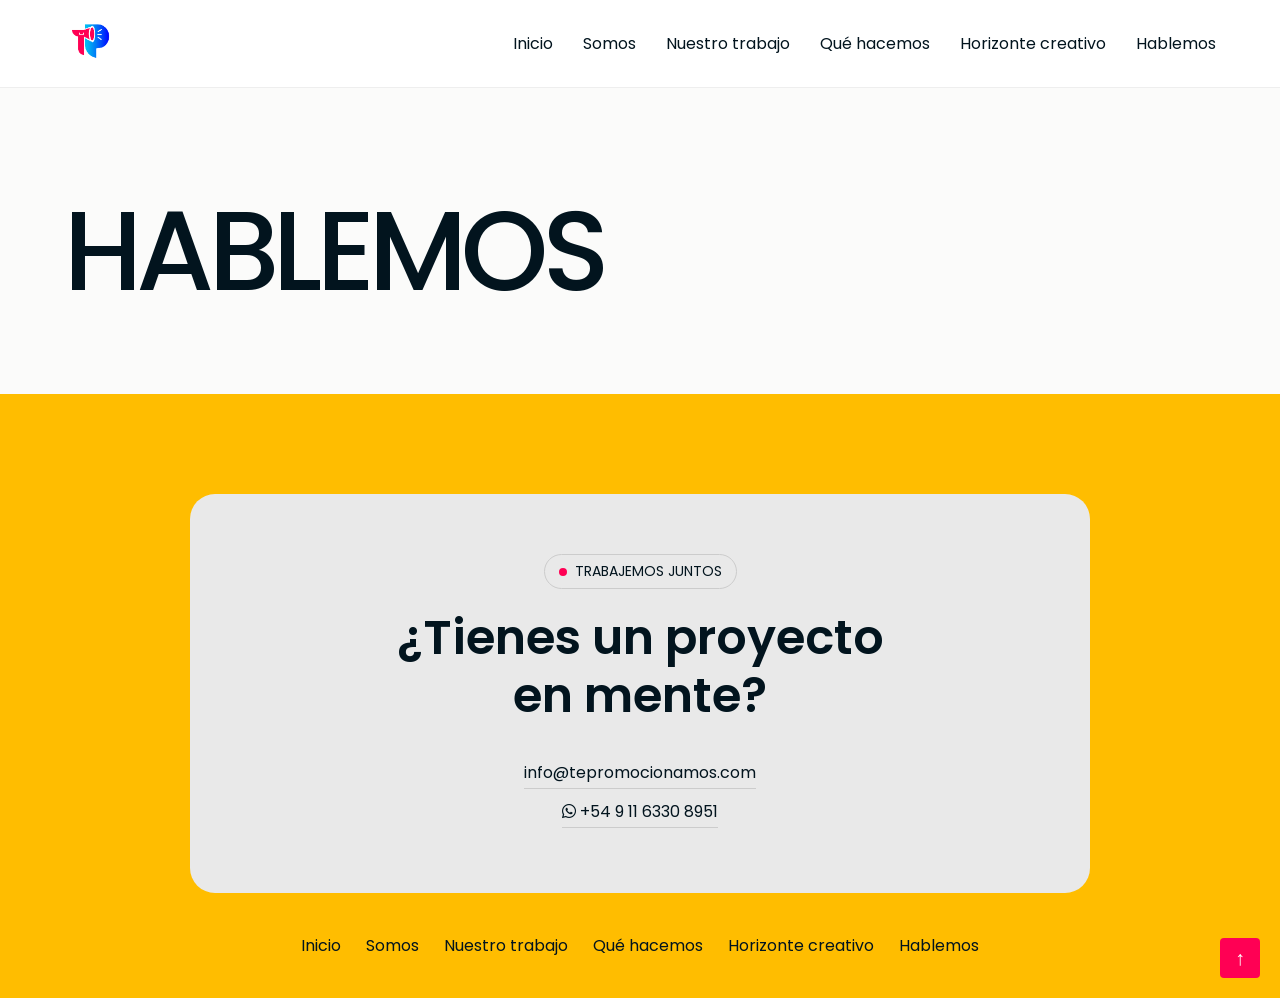
==== contacto.html @ f5de2588 "avances" ====
<!DOCTYPE html>
<html lang="es">
<head>
  <meta charset="UTF-8">
  <meta name="viewport" content="width=device-width, initial-scale=1.0">
  <title>Te Promocionamos | Somos</title>
  <link href="https://fonts.googleapis.com/css2?family=Poppins:wght@400;500;600;700;800&display=swap" rel="stylesheet">
  <link rel="stylesheet" href="https://cdnjs.cloudflare.com/ajax/libs/font-awesome/6.5.0/css/all.min.css">
  <link rel="icon" type="image/png" href="/assets/logo.png">
  <link rel="stylesheet" href="css/styles.css">
  <link href="https://unpkg.com/aos@2.3.4/dist/aos.css" rel="stylesheet">
</head>
<body class="somos-page">

  <header class="header">
    <div class="container nav-container">
      <div class="logo">
        <a href="index.html">
          <img src="/assets/logo.png" alt="Te Promocionamos">
        </a>
      </div>

      <nav class="nav" id="nav">
        <ul>
          <li><a href="index.html">Inicio</a></li>
          <li><a href="somos.html">Somos</a></li>
          <li><a href="/trabajo.html">Nuestro trabajo</a></li>
          <li><a href="/hacemos.html">Qué hacemos</a></li>
          <li><a href="/creativo.html">Horizonte creativo</a></li>
          <li><a href="/contacto.html">Hablemos</a></li>
        </ul>
      </nav>

      <div class="menu-toggle" id="menu-toggle">
        <span></span>
        <span></span>
        <span></span>
      </div>
    </div>
  </header>

  <main>
    <section class="somos-hero">
      <div class="container">
        <h1 data-aos="fade-up">HABLEMOS</h1>



</section>
  <footer class="footer">
    <div class="footer-box">
      <span class="footer-tag">
        <span class="dot"></span> TRABAJEMOS JUNTOS
      </span>

    <h2>¿Tienes un proyecto<br>en mente?</h2>

      <div class="footer-contact">
        <p>info@tepromocionamos.com</p><br>
        <p><i class="fa-brands fa-whatsapp"></i> +54 9 11 6330 8951</p>
      </div>
    </div>

    <div class="footer-bottom">
      <ul>
        <li><a href="index.html">Inicio</a></li>
        <li><a href="somos.html">Somos</a></li>
        <li><a href="#">Nuestro trabajo</a></li>
        <li><a href="#">Qué hacemos</a></li>
        <li><a href="#">Horizonte creativo</a></li>
        <li><a href="#">Hablemos</a></li>
      </ul>
    </div>

    <div class="back-to-top">↑</div>
  </footer>

  <script src="js/menu.js"></script>
  <script src="https://unpkg.com/aos@2.3.4/dist/aos.js"></script>
  <script>
    AOS.init({
      duration: 900,
      once: true,
      easing: 'ease-out-cubic'
    });
  </script>

</body>
</html>
---- css/styles.css ----
/* =========================
   VARIABLES
========================= */
:root {
  --negro: #02141e;
  --rojo: #ff0054;
  --violeta: #390099;
  --amarillo: #ffbd00;
}

/* =========================
   RESET
========================= */
* {
  margin: 0;
  padding: 0;
  box-sizing: border-box;
}

/* =========================
   BASE
========================= */
body {
  font-family: 'Poppins', sans-serif;
  font-size: 16px;
  color: var(--negro);
}

.container {
  width: 90%;
  max-width: 1200px;
  margin: auto;
}

/* =========================
   HEADER
========================= */
.header {
  width: 100%;
  background: white;
  position: sticky;
  top: 0;
  z-index: 1000;
  border-bottom: 1px solid #eee;
}

.nav-container {
  display: flex;
  justify-content: space-between;
  align-items: center;
  padding: 15px 0;
}

/* LOGO */
.logo img {
  height: 50px;
}

/* MENU */
.nav ul {
  display: flex;
  list-style: none;
  gap: 30px;
}

.nav a {
  text-decoration: none;
  color: var(--negro);
  transition: 0.3s;
}

.nav a:hover {
  color: var(--rojo);
}

/* =========================
   HAMBURGUESA
========================= */
.menu-toggle {
  display: none;
  flex-direction: column;
  cursor: pointer;
}

.menu-toggle span {
  width: 25px;
  height: 3px;
  background: var(--negro);
  margin: 4px 0;
  transition: 0.3s;
}

/* =========================
   HERO (base)
========================= */
.hero {
  height: 80vh;
  display: flex;
  align-items: center;
}

.hero h1 {
  font-size: 48px;
  color: var(--negro);
}

.hero p {
  margin-top: 10px;
}

/* =========================
   RESPONSIVE
========================= */
@media (max-width: 768px) {

  .nav {
    position: absolute;
    top: 80px;
    right: 0;
    width: 100%;
    background: white;
    display: none;
    flex-direction: column;
    text-align: center;
    padding: 20px 0;
  }

  .nav ul {
    flex-direction: column;
    gap: 20px;
  }

  .nav.active {
    display: flex;
  }

  .menu-toggle {
    display: flex;
  }
}

/* =========================
   FOOTER
========================= */

.footer {
  background: var(--amarillo);
  padding: 100px 0 40px;
  position: relative;
}

/* CAJA CENTRAL */
.footer-box {
  background: #e9e9e9;
  border-radius: 25px;
  padding: 60px 20px;
  text-align: center;
  max-width: 900px;
  margin: auto;
}

/* TAG */
.footer-tag {
  display: inline-flex;
  align-items: center;
  gap: 8px;
  font-size: 14px;
  border: 1px solid #ccc;
  padding: 6px 14px;
  border-radius: 20px;
  margin-bottom: 20px;
}

.footer-tag .dot {
  width: 8px;
  height: 8px;
  background: var(--rojo);
  border-radius: 50%;
}

/* TITULO */
.footer-box h2 {
  font-size: 48px;
  color: var(--negro);
  margin-bottom: 30px;
  line-height: 1.2;
  font-weight: 600;
}

/* CONTACTO */
.footer-contact p {
  font-size: 16px;
  margin: 5px 0;
  border-bottom: 1px solid #ccc;
  display: inline-block;
  padding-bottom: 3px;
}

/* MENU INFERIOR */
.footer-bottom {
  margin-top: 40px;
  text-align: center;
}

.footer-bottom ul {
  list-style: none;
  display: flex;
  justify-content: center;
  gap: 25px;
  flex-wrap: wrap;
}

.footer-bottom a {
  text-decoration: none;
  color: var(--negro);
  font-size: 16px;
  transition: 0.3s;
}

.footer-bottom a:hover {
  color: var(--rojo);
}

/* BOTON BACK TO TOP */
.back-to-top {
  position: absolute;
  right: 20px;
  bottom: 20px;
  background: var(--rojo);
  color: white;
  width: 40px;
  height: 40px;
  display: flex;
  align-items: center;
  justify-content: center;
  font-size: 20px;
  cursor: pointer;
  border-radius: 4px;
}

/* =========================
   RESPONSIVE
========================= */
@media (max-width: 768px) {

  .footer-box {
    padding: 40px 15px;
  }

  .footer-box h2 {
    font-size: 32px;
  }

  .footer-bottom ul {
    gap: 5px;
  }
}

/* SECCION VIDEO */

.video-section{
  position:relative;
  width:100%;
  height:100vh;
  overflow:hidden;
  background:#000;
}

.video-section iframe{
  position:absolute;
  top:50%;
  left:50%;

  width:177.77777778vh;
  height:56.25vw;

  min-width:100%;
  min-height:100%;

  transform:translate(-50%, -50%);
  border:0;
  pointer-events:none;
}

/* MOBILE */

@media(max-width:768px){

  .video-section{
    height:auto;
    aspect-ratio:16/9;
  }

  .video-section iframe{
    width:100%;
    height:100%;
    min-width:100%;
    min-height:100%;
  }

}
/* =========================
   SOMOS PAGE
========================= */
.somos-page {
  background: #fbfbfa;
  color: var(--negro);
}

.nav a.is-active {
  color: var(--rojo);
}

.somos-hero {
  padding: 110px 0 90px;
}

.somos-hero h1 {
  font-size: clamp(72px, 10vw, 112px);
  line-height: 0.95;
  letter-spacing: -0.05em;
  font-weight: 500;
}

.somos-section h2 {
  font-family: 'Poppins', sans-serif;
  font-size: 57px;
  line-height: 1;
  letter-spacing: -0.04em;
  font-weight: 500;
}

.somos-hero-grid {
  display: grid;
  grid-template-columns: minmax(320px, 1fr) minmax(300px, 0.9fr);
  gap: 70px;
  align-items: center;
  margin-top: 54px;
}

.somos-sticker-wrap {
  position: relative;
  min-height: 250px;
  display: flex;
  align-items: center;
}

.somos-sticker {
  display: inline-flex;
  flex-direction: column;
  gap: 2px;
  background: #4500b5;
  color: #ffd81a;
  font-weight: 500;
  font-size: clamp(34px, 5vw, 72px);
  line-height: 0.9;
  padding: 22px 38px;
  transform: rotate(-12deg);
  box-shadow: 0 12px 28px rgba(57, 0, 153, 0.25);
}

.somos-copy {
  font-size: 18px;
  line-height: 1.4;
  max-width: 580px;
}

.somos-copy p + p {
  margin-top: 12px;
}

.somos-section {
  padding: 95px 0;
}

.somos-section-dark {
  background: #373737;
  color: #fff;
}

.somos-two-col,
.somos-feature {
  display: grid;
  grid-template-columns: repeat(2, minmax(0, 1fr));
  gap: 70px;
  align-items: center;
}

.somos-pill {
  display: inline-flex;
  align-items: center;
  gap: 8px;
  padding: 8px 16px;
  border-radius: 999px;
  border: 1px solid rgba(255, 140, 120, 0.6);
  font-size: 14px;
  margin-bottom: 22px;
}

.somos-pill::before {
  content: "";
  width: 10px;
  height: 10px;
  border-radius: 50%;
  background: #ff245e;
}

.somos-copy.light {
  color: rgba(255, 255, 255, 0.95);
}

.somos-feature {
  grid-template-columns: minmax(320px, 0.95fr) minmax(320px, 1fr);
}

.somos-visual {
  position: relative;
  min-height: 620px;
  display: flex;
  align-items: center;
  justify-content: center;
}

.visual-sphere {
  position: absolute;
  width: 300px;
  height: 300px;
  border-radius: 50%;
  background: #ffd400;
  bottom: 110px;
  left: 110px;
}

.visual-placeholder {
  position: absolute;
  border: 2px dashed rgba(2, 20, 30, 0.25);
  border-radius: 28px;
  background: linear-gradient(180deg, rgba(255, 255, 255, 0.98), rgba(240, 240, 240, 0.88));
  color: rgba(2, 20, 30, 0.55);
  display: flex;
  align-items: center;
  justify-content: center;
  text-align: center;
  font-weight: 500;
  padding: 20px;
}

.visual-top {
  top: 0;
  left: 50px;
  width: 310px;
  height: 330px;
}

.visual-bottom {
  bottom: 0;
  left: 0;
  width: 360px;
  height: 270px;
}

.somos-burst {
  position: absolute;
  width: 72px;
  height: 72px;
  background:
    repeating-conic-gradient(from 0deg, #ff3d86 0deg 8deg, transparent 8deg 16deg);
  clip-path: circle(50%);
  opacity: 0.8;
}

.burst-top {
  top: 4px;
  left: 300px;
}

.burst-bottom {
  bottom: 15px;
  left: -8px;
}

.burst-left {
  bottom: 135px;
  left: 20px;
}

.burst-right {
  right: 40px;
  bottom: 55px;
}

.somos-team-section {
  background: #373737;
  color: #fff;
}

.somos-team-section h2 {
  font-size: 55px;
  margin-bottom: 42px;
}

.somos-team-grid {
  display: grid;
  grid-template-columns: repeat(4, minmax(0, 1fr));
  gap: 18px;
}

.team-member-card {
  position: relative;
  min-height: 360px;
  border-radius: 16px;
  overflow: hidden;
  background: #f1f1f1;
}

.team-photo-placeholder {
  width: 100%;
  height: 100%;
  background: linear-gradient(180deg, #ffffff, #d8d8d8);
  color: rgba(2, 20, 30, 0.42);
  display: flex;
  align-items: center;
  justify-content: center;
  font-size: 28px;
  font-weight: 500;
}

.team-label {
  position: absolute;
  left: 0;
  right: 0;
  bottom: 0;
  padding: 14px 16px;
  color: #02141e;
  display: flex;
  flex-direction: column;
  gap: 4px;
}

.team-label.top {
  top: 0;
  bottom: auto;
}

.team-label strong {
  font-size: 24px;
  line-height: 1;
}

.team-label span {
  font-size: 14px;
  line-height: 1.25;
}

.team-label-yellow {
  background: #ffd400;
}

.team-label-cyan {
  background: #17b7ea;
}

.team-label-pink {
  background: #ff0054;
  color: #02141e;
}

@media (max-width: 1024px) {
  .somos-hero-grid,
  .somos-two-col,
  .somos-feature,
  .somos-team-grid {
    grid-template-columns: 1fr;
  }

  .somos-hero {
    padding-top: 70px;
  }

  .somos-feature {
    gap: 30px;
  }

  .somos-visual {
    min-height: 520px;
  }

  .visual-sphere {
    left: 50%;
    transform: translateX(-50%);
    bottom: 80px;
  }

  .visual-top {
    left: 50%;
    transform: translateX(-50%);
  }

  .visual-bottom {
    left: 50%;
    transform: translateX(-50%);
    width: min(360px, 92%);
  }
}

@media (max-width: 768px) {
  .somos-section h2,
  .somos-team-section h2 {
    font-size: 36px;
  }

  .somos-hero,
  .somos-section {
    padding: 70px 0;
  }

  .somos-hero-grid {
    gap: 36px;
    margin-top: 36px;
  }

  .somos-sticker {
    font-size: 44px;
    padding: 18px 24px;
  }

  .somos-copy {
    font-size: 16px;
  }

  .somos-visual {
    min-height: 460px;
  }

  .visual-sphere {
    width: 220px;
    height: 220px;
    bottom: 92px;
  }

  .visual-top {
    width: 250px;
    height: 250px;
    top: 0;
  }

  .visual-bottom {
    height: 190px;
    bottom: 0;
  }

  .burst-top {
    left: auto;
    right: 26px;
  }

  .somos-team-grid {
    gap: 14px;
  }

  .team-member-card {
    min-height: 300px;
  }
}
/* seccion bienvenida*/

/* HERO XBC */
.hero-xbc {
  background: #f5f5f7;
  padding: 100px 20px;
  text-align: center;
}

.hero-container {
  max-width: 1100px;
  margin: 0 auto;
}

/* BADGE */
.hero-badge {
  display: inline-flex;
  align-items: center;
  gap: 8px;

  font-size: 12px;
  letter-spacing: 1px;
  color: #0E1642;

  border: 1px solid #ddd;
  padding: 6px 14px;
  border-radius: 999px;

  margin-bottom: 30px;
}

.hero-badge .dot {
  width: 8px;
  height: 8px;
  background: #e63946;
  border-radius: 50%;
}

/* TITULO */
.hero-xbc h1 {
  font-size: clamp(36px, 6vw, 80px);
  font-weight: 500;
  line-height: 1.1;
  color: #0E1642;

  margin-bottom: 25px;
}

/* TEXTO */
.hero-xbc p {
  font-size: 18px;
  color: #444;
  max-width: 700px;
  margin: 0 auto 40px;
}

/* BOTON */
.hero-btn {
  display: inline-block;
  background: #e63946;
  color: white;

  padding: 14px 28px;
  border-radius: 999px;
  text-decoration: none;

  font-size: 16px;
  font-weight: 500;

  transition: all 0.3s ease;
}

.hero-btn:hover {
  background: #c92f3b;
  transform: translateY(-2px);
}

.hero-xbc h1 span {
  display: inline-block;
  backface-visibility: hidden; /* evita glitch en flip */
}

/* 📱 MOBILE */
@media (max-width: 768px) {
  .hero-xbc {
    padding: 70px 20px;
  }

  .hero-xbc p {
    font-size: 16px;
  }
}

/*seccion servicios*/
/* SECCION */
.services-xbc {
  background: #2f2f2f;
  color: white;
  padding: 100px 20px;
}

/* CONTENEDOR */
.services-xbc .container {
  max-width: 1200px;
  margin: 0 auto;
}

/* BADGE */
.badge {
  display: inline-flex;
  align-items: center;
  gap: 8px;

  font-size: 12px;
  border: 1px solid rgba(255,255,255,0.2);
  padding: 6px 14px;
  border-radius: 999px;
  margin-bottom: 20px;
}

.badge .dot {
  width: 8px;
  height: 8px;
  background: #ff2e63;
  border-radius: 50%;
}

/* TITULO */
.services-xbc h2 {
  font-size: clamp(36px, 5vw, 64px);
  margin-bottom: 20px;
}

/* TEXTO */
.intro {
  color: #ccc;
  margin-bottom: 60px;
  line-height: 1.6;
}

/* GRID */
.grid-services {
  display: grid;
  grid-template-columns: repeat(3, 1fr);
  gap: 25px;
}

/* CARDS */
.card {
  padding: 30px;
  border-radius: 20px;
  min-height: 260px;
  display: flex;
  flex-direction: column;
  gap: 15px;
  transition: 0.3s ease;
}

.card:hover {
  transform: translateY(-5px);
}

/* COLORES */
.pink {
  background: linear-gradient(135deg, #ff004f, #ff2e63);
}

.cyan {
  background: linear-gradient(135deg, #00bcd4, #1ec8e7);
}

.purple {
  background: linear-gradient(135deg, #4b00c9, #7b2cff);
}

/* ICONO */
.icon {
  width: 40px;
  height: 40px;
  background: rgba(255,255,255,0.2);
  border-radius: 50%;
  display: flex;
  align-items: center;
  justify-content: center;
  font-size: 18px;
}
.icon {
  width: 42px;
  height: 42px;
  background: rgba(255,255,255,0.2);
  border-radius: 50%;

  display: flex;
  align-items: center;
  justify-content: center;
}

/* ICONO FA */
.icon i {
  color: #fff;
  font-size: 16px;
}
/* TITULO CARD */
.card h3 {
  font-size: 18px;
  font-weight: 500;
}

/* TEXTO CARD */
.card p {
  font-size: 14px;
  line-height: 1.5;
}

/* 📱 TABLET */
@media (max-width: 992px) {
  .grid-services {
    grid-template-columns: repeat(2, 1fr);
  }
}

/* 📱 MOBILE */
@media (max-width: 600px) {
  .grid-services {
    grid-template-columns: 1fr;
  }

  .services-xbc {
    padding: 70px 20px;
  }
}

/* SECCION PROYECTOS */

/* SECCION */
.works-xbc {
  background: #ffffff;
  padding: 80px 0px;
}

/* CONTENEDOR */
.works-xbc .container {
  max-width: 1200px;
  margin: 0 auto;
}

/* BADGE (forzado y visible) */
.works-xbc .badge.dark {
  display: inline-flex;
  align-items: center;
  gap: 8px;

  font-size: 12px;
  color: #444;

  border: 1px solid #b5b5b5; /* 🔥 gris visible */
  padding: 6px 14px;

  margin-bottom: 20px;
  border-radius: 999px;
}

.works-xbc .badge.dark .dot {
  width: 6px;
  height: 6px;
  background: #ff2e63;
  border-radius: 50%;
}

/* TITULO */
.works-xbc h2 {
  font-size: clamp(36px, 5vw, 64px);
  color: #0E1642;
  margin-bottom: 60px;
}

/* GRID */
.grid-works {
  display: grid;
  grid-template-columns: repeat(3, 1fr);
  gap: 20px;
}

/* ITEM */
.work-item {
  display: flex;
  flex-direction: column;
  gap: 12px;

  position: relative;
  overflow: hidden;
  border-radius: 16px;
}

/* IMAGEN */
.work-item img {
  width: 100%;
  height: 400px;
  object-fit: cover;
  border-radius: 16px;

  transition: transform 0.4s ease;
}

/* HOVER */
.work-item:hover img {
  transform: scale(1.04);
}

/* LABEL */
.work-label {
  text-align: center;
  font-size: 13px;
  color: #0E1642;
  line-height: 1.4;
}

/* CONTENEDOR BOTON */
.works-cta {
  text-align: center;
  margin-top: 60px;
}

/* BOTON */
.btn-works {
  display: inline-block;
  padding: 14px 30px;

  background: #0E1642;
  color: #fff;

  border-radius: 999px;
  text-decoration: none;

  font-size: 15px;
  font-weight: 500;

  transition: all 0.3s ease;
}

/* HOVER BOTON */
.btn-works:hover {
  background: #1c2670;
  transform: translateY(-2px);
}

/* 📱 TABLET */
@media (max-width: 992px) {
  .grid-works {
    grid-template-columns: repeat(2, 1fr);
  }
}

/* 📱 MOBILE */
@media (max-width: 600px) {
  .grid-works {
    grid-template-columns: 1fr;
  }

  .works-xbc {
    padding: 70px 20px;
  }
}

@media (max-width: 768px) {
  .work-item img {
    height: 280px;
  }
}

@media (max-width: 480px) {
  .work-item img {
    height: 240px;
  }
}
/*proposito*/

/* SECCION */
.about-tp {
  background: #ffffff;
  padding: 100px 10px 70px; /* más espacio abajo para compensar */
  position: relative;
  overflow: visible;
}

/* GRID */
.about-grid {
  display: grid;
  grid-template-columns: 1fr 1fr;
  gap: 80px;
  align-items: center;
}

/* BADGE (más suave) */
.badge {
  display: inline-flex;
  align-items: center;
  gap: 8px;

  font-size: 12px;
  color: #666;

  border: 1px solid #6e6c6c;
  padding: 6px 14px;
  border-radius: 999px;

  margin-bottom: 20px;
}

.badge .dot {
  width: 6px;
  height: 6px;
  background: #ff2e63;
  border-radius: 50%;
}

/* TITULO */
.about-text h2 {
  font-size: 57px;
  color: #111;
  margin-bottom: 20px;

}

/* TEXTO */
.about-text p {
  font-size: 17px;
  color: #555;
  line-height: 1.8;
  max-width: 520px;
}

/* IMAGEN */
.about-image img {
  width: 100%;
  height: 150%;
  max-height: 480px;
  object-fit: cover;
  border-radius: 16px;
}
.about-image img {
  width: 100%;
  height: auto;
  object-fit: contain;

  border-radius: 16px;

  transform: translateY(80px); /* más suave para animaciones */
}
/* 📱 TABLET */
@media (max-width: 992px) {
  .about-grid {
    grid-template-columns: 1fr;
    gap: 40px;
  }

  .about-text {
    text-align: center;
  }

  .about-text p {
    margin: 0 auto;
  }
}

/* 📱 MOBILE */
@media (max-width: 600px) {
  .about-tp {
    padding: 70px 20px;
  }
}

/* equipo seccion */

/* SECTION */
.team-carousel {
  background: #3f3f3f;
  padding: 100px 20px;
  color: #fff;
  overflow: hidden;
}

/* HEADER */
.team-header {
  margin-bottom: 50px;
}

.team-header h2 {
  font-size: 57px;
  color: #eaeaea;
  font-weight: 500;
}

/* BADGE DARK */
.badge.dark {
  border: 1px solid rgba(255,255,255,0.2);
  color: #ccc;
}

.badge.dark .dot {
  background: #ff2e63;
}

/* CAROUSEL */
.carousel-wrapper {
  position: relative;
}

/* 🔥 FIX IMPORTANTE */
.carousel-track {
  display: flex;
  gap: 30px;
  overflow-x: auto; /* ✅ permite scroll */
  scroll-behavior: smooth;

  scrollbar-width: none;
}

.carousel-track::-webkit-scrollbar {
  display: none;
}

/* CARD */
.team-card {
  min-width: 260px;
  max-width: 260px;
  height: 340px;
  border-radius: 20px;
  overflow: hidden;
  flex-shrink: 0;
}

.team-card img {
  width: 100%;
  height: 100%;
  object-fit: cover;

  transition: all 0.4s ease;
}

/* HOVER */
.team-card:hover img {
  filter: grayscale(0%);
  transform: scale(1.05);
}

/* NAV (faltaba esto) */
/* BOTONES */
.carousel-btn {
  position: absolute;
  top: 50%;
  transform: translateY(-50%);
  background: rgba(255,255,255,0.1);
  border: none;
  color: #fff;
  font-size: 24px;
  padding: 10px 14px;
  cursor: pointer;
  z-index: 2;
  border-radius: 8px;
}

/* POSICIÓN */
.carousel-btn.prev {
  left: -50px;
}

.carousel-btn.next {
  right: -50px;
}

/* MOBILE */
@media (max-width: 768px) {
  .team-header h2 {
    font-size: 42px;
  }

  .team-card {
    min-width: 200px;
    height: 280px;
  }
}

/* SECCION numeros */

/* SECCION */
.stats-section {
  background: linear-gradient(135deg, #1ec7d9, #1a2aa6);
  padding: 80px 20px;
  color: #fff;
}

/* GRID */
.stats-grid {
  display: grid;
  grid-template-columns: repeat(3, 1fr);
  gap: 60px;
  text-align: center;
}

/* NUMERO */
.stat h2 {
  font-size: 55px;

  margin-bottom: 10px;
}

/* LINEA */
.line {
  display: block;
  width: 60%;
  height: 2px;
  background: rgba(255,255,255,0.5);
  margin: 10px auto 20px;
}

/* TEXTO */
.stat p {
  font-size: 18px;
  color: #eaeaea;
}

/* MOBILE */
@media (max-width: 768px) {
  .stats-grid {
    grid-template-columns: 1fr;
    gap: 40px;
  }
}

/*clientes seccion*/

/* SECCION */
.clients-section {
  background: #ffffff;
  padding: 100px 20px;
  text-align: center;
}

/* TITULO */
.clients-section h2 {
  font-size: 55px;
  color: #0E1642;
  margin-bottom: 50px;
}

.clients-image img {
  width: 80%;
  height: auto;
  display: block;
  margin: 0 auto; /* 🔥 centra horizontalmente */
}

/* CONTROL DISPLAY */
.clients-image.mobile {
  display: none;
}

/* 📱 MOBILE */
@media (max-width: 768px) {

  .clients-image.desktop {
    display: none;
  }

  .clients-image.mobile {
    display: block;
  }

  .clients-section {
    padding: 40px 20px;
  }
}


/* SECCION SOMOS */

/* SECCIÓN GENERAL */
.propuesta-section {
  background: #ffffff;
  padding: 90px 7%;
  font-family: 'Poppins', sans-serif;
}

/* CONTENEDOR */
.propuesta-container {
  max-width: 1400px;
  margin: 0 auto;
  display: flex;
  align-items: center;
  justify-content: space-between;
  gap: 80px;
}

/* IMAGEN */
.propuesta-image {
  flex: 1;
  display: flex;
  justify-content: center;
}

.propuesta-image img {
  width: 80%;
  max-width: 520px;
  height: auto;
  display: block;
}

/* TEXTO */
.propuesta-content {
  flex: 1;
  max-width: 560px;
  font-family: poppins, sans-serif;
}

/* BADGE */
.propuesta-badge {
  display: inline-flex;
  align-items: center;
  gap: 8px;
  border: 1px solid #f2b8a8;
  color: #0a1433;
  padding: 7px 18px;
  border-radius: 40px;
  font-size: 13px;
  letter-spacing: 0.4px;
  margin-bottom: 28px;
}

.propuesta-badge .dot {
  width: 10px;
  height: 10px;
  background: #ff2d2d;
  border-radius: 50%;
}

/* TITULO */
.propuesta-content h2 {
  font-size: 66px;
  color: #07122f;
  margin: 0 0 28px;
  font-weight: 500;
}

/* PARRAFO */
.propuesta-content p {
  font-size: 20px;
  line-height: 1.55;
  color: #1d1d1d;
  margin: 0;
  max-width: 560px;
}

/* RESPONSIVE */
@media (max-width: 1100px) {
  .propuesta-content h2 {
    font-size: 58px;
  }

  .propuesta-container {
    gap: 50px;
  }
}

@media (max-width: 768px) {
  .propuesta-container {
    flex-direction: column;
    text-align: center;
  }

  .propuesta-content {
    max-width: 100%;
  }

  .propuesta-content h2 {
    font-size: 46px;
  }

  .propuesta-content p {
    font-size: 18px;
  }

  .propuesta-badge {
    justify-content: center;
  }
}


/* SECCION trabajo video */

.videos-grid{
  display:grid;
  grid-template-columns:repeat(3,1fr);
  gap:24px;
  margin-top:60px;
}

.videos-grid video{
  width:100%;
  aspect-ratio:16/9;
  object-fit:cover;
  border-radius:28px;
  display:block;
}

/* mobile */
@media(max-width:768px){

  .videos-grid{
    grid-template-columns:1fr;
    gap:18px;
  }

}

/* SECCION trabajo filtros */

.portfolio-section{
  padding:120px 0;
  background:#fff;
}

.portfolio-section h2{
  text-align:center;
  margin-bottom:40px;
}

.portfolio-filters{
  display:flex;
  justify-content:center;
  flex-wrap:wrap;
  gap:14px;
  margin-bottom:60px;
}

.filter-btn{
  padding:12px 22px;
  border:none;
  border-radius:999px;
  background:#f1f1f1;
  cursor:pointer;
  transition:.3s;
  font-weight:600;
}

.filter-btn.active{
  background:#111;
  color:#fff;
}

.masonry-gallery{
  column-count:3;
  column-gap:20px;
}

.masonry-item{
  break-inside:avoid;
  margin-bottom:20px;
  cursor:pointer;
}

.masonry-item img{
  width:100%;
  border-radius:24px;
  display:block;
  transition:.3s;
}

.masonry-item:hover img{
  transform:scale(1.02);
}

/* LIGHTBOX */

.lightbox{
  position:fixed;
  inset:0;
  background:rgba(0,0,0,.92);
  display:flex;
  align-items:center;
  justify-content:center;
  opacity:0;
  visibility:hidden;
  transition:.3s;
  z-index:9999;
  padding:40px;
}

.lightbox.active{
  opacity:1;
  visibility:visible;
}

.lightbox-img{
  max-width:90%;
  max-height:90%;
  border-radius:20px;
}

.lightbox-close{
  position:absolute;
  top:30px;
  right:40px;
  color:#fff;
  font-size:50px;
  cursor:pointer;
}

/* responsive */

@media(max-width:992px){

  .masonry-gallery{
    column-count:2;
  }

}

@media(max-width:768px){

  .masonry-gallery{
    column-count:1;
  }

}

.services-tepromo{
  background:#fff;
  padding:120px 0;
}

.card h3,
.card p,
.card .icon{
  color:#fff;
}

.filosofia-section{
  background:#3a3a3a;
  padding:120px 0;
  font-family:'Poppins',sans-serif;
}

.filosofia-badge{
  display:inline-flex;
  align-items:center;
  gap:10px;
  border:1px solid #d9b29d;
  border-radius:999px;
  padding:8px 18px;
  color:#fff;
  font-size:14px;
  margin-bottom:30px;
}

.filosofia-badge .dot{
  width:10px;
  height:10px;
  background:#ff3b57;
  border-radius:50%;
}

.filosofia-section h2{
  color:#fff;
  font-size:50px;
  line-height:1;
  font-weight:400;
  margin-bottom:70px;
  max-width:1000px;
}

.filosofia-grid{
  display:grid;
  grid-template-columns:repeat(3,1fr);
  gap:24px;
}

.filosofia-card{
  border-radius:28px;
  padding:40px;
  color:#fff;
}

.filosofia-card.pink{
  background:#ff005c;
}

.filosofia-card.cyan{
  background:#17b7e5;
}

.filosofia-card.purple{
  background:#4a00b8;
}

.filosofia-icon{
  width:56px;
  height:56px;
  background:#ffffff;
  border-radius:50%;
  display:flex;
  align-items:center;
  justify-content:center;
  margin-bottom:30px;
}

.filosofia-icon i{
  color:#4e4b4c;
  font-size:22px;
}

.filosofia-card h3{
  font-size:22px;
  line-height:1.2;
  margin-bottom:18px;
  font-weight:700;
}

.filosofia-card p{
  font-size:18px;
  line-height:1.6;
  opacity:.95;
}

/* responsive */

@media(max-width:992px){

  .filosofia-section h2{
    font-size:58px;
  }

  .filosofia-grid{
    grid-template-columns:1fr;
  }

}

@media(max-width:768px){

  .filosofia-section{
    padding:80px 0;
  }

  .filosofia-section h2{
    font-size:42px;
  }

}
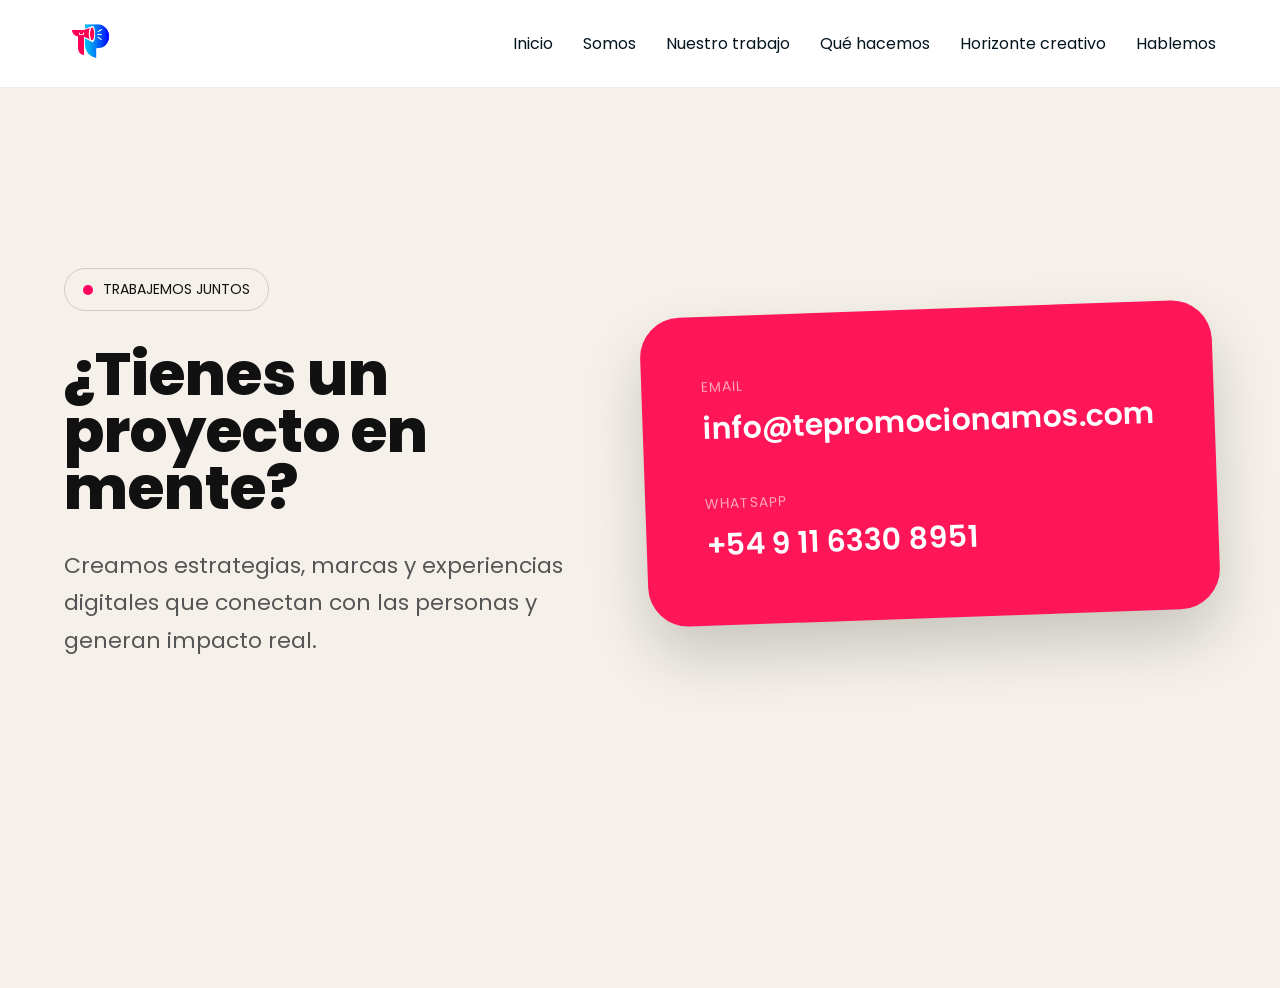
==== commit 7a194faf: "avances" ====
--- a/contacto.html
+++ b/contacto.html
@@ -3,7 +3,7 @@
 <head>
   <meta charset="UTF-8">
   <meta name="viewport" content="width=device-width, initial-scale=1.0">
-  <title>Te Promocionamos | Somos</title>
+  <title>Te Promocionamos | Contacto</title>
   <link href="https://fonts.googleapis.com/css2?family=Poppins:wght@400;500;600;700;800&display=swap" rel="stylesheet">
   <link rel="stylesheet" href="https://cdnjs.cloudflare.com/ajax/libs/font-awesome/6.5.0/css/all.min.css">
   <link rel="icon" type="image/png" href="/assets/logo.png">
@@ -39,41 +39,61 @@
     </div>
   </header>
 
-  <main>
-    <section class="somos-hero">
-      <div class="container">
-        <h1 data-aos="fade-up">HABLEMOS</h1>
+ <main class="contact-page">
 
+  <!-- HERO -->
+  <section class="contact-hero">
 
+    <div class="container contact-hero-grid">
 
-</section>
-  <footer class="footer">
-    <div class="footer-box">
-      <span class="footer-tag">
-        <span class="dot"></span> TRABAJEMOS JUNTOS
-      </span>
+      <!-- LEFT -->
+      <div class="contact-left">
 
-    <h2>¿Tienes un proyecto<br>en mente?</h2>
+        <span class="contact-pill">
+          <span class="dot"></span>
+          TRABAJEMOS JUNTOS
+        </span>
 
-      <div class="footer-contact">
-        <p>info@tepromocionamos.com</p><br>
-        <p><i class="fa-brands fa-whatsapp"></i> +54 9 11 6330 8951</p>
+        <h1 data-aos="fade-up">
+          ¿Tienes un <br>
+          proyecto en mente?
+        </h1>
+
+        <p data-aos="fade-up" data-aos-delay="150">
+          Creamos estrategias, marcas y experiencias digitales que conectan
+          con las personas y generan impacto real.
+        </p>
+
       </div>
+
+      <!-- RIGHT -->
+      <div class="contact-right" data-aos="fade-left">
+
+        <div class="contact-card">
+
+          <div class="contact-item">
+            <span>Email</span>
+            <a href="mailto:info@tepromocionamos.com">
+              info@tepromocionamos.com
+            </a>
+          </div>
+
+          <div class="contact-item">
+            <span>WhatsApp</span>
+            <a href="#">
+              +54 9 11 6330 8951
+            </a>
+          </div>
+
+        </div>
+
+      </div>
+
     </div>
 
-    <div class="footer-bottom">
-      <ul>
-        <li><a href="index.html">Inicio</a></li>
-        <li><a href="somos.html">Somos</a></li>
-        <li><a href="#">Nuestro trabajo</a></li>
-        <li><a href="#">Qué hacemos</a></li>
-        <li><a href="#">Horizonte creativo</a></li>
-        <li><a href="#">Hablemos</a></li>
-      </ul>
-    </div>
+  </section>
 
-    <div class="back-to-top">↑</div>
-  </footer>
+</main>
 
   <script src="js/menu.js"></script>
   <script src="https://unpkg.com/aos@2.3.4/dist/aos.js"></script>
--- a/css/styles.css
+++ b/css/styles.css
@@ -1710,4 +1710,278 @@
     font-size:42px;
   }
 
+}
+
+/* SECCION blog */
+
+.blog-section{
+  padding:120px 0;
+  background:#fff;
+  font-family:'Poppins',sans-serif;
+}
+
+.blog-badge{
+  display:inline-flex;
+  align-items:center;
+  gap:10px;
+  border:1px solid #d9d9d9;
+  border-radius:999px;
+  padding:8px 18px;
+  font-size:14px;
+  margin-bottom:30px;
+}
+
+.blog-badge .dot{
+  width:10px;
+  height:10px;
+  border-radius:50%;
+  background:#ff005c;
+}
+
+.blog-top{
+  display:flex;
+  justify-content:space-between;
+  gap:40px;
+  align-items:flex-end;
+  margin-bottom:70px;
+}
+
+.blog-top h2{
+  font-size:72px;
+  line-height:1;
+  color:#111;
+  max-width:700px;
+}
+
+.blog-top p{
+  max-width:420px;
+  font-size:18px;
+  line-height:1.7;
+  color:#555;
+}
+
+.blog-grid{
+  display:grid;
+  grid-template-columns:repeat(3,1fr);
+  gap:28px;
+}
+
+.blog-card{
+  background:#fff;
+  border-radius:28px;
+  overflow:hidden;
+  box-shadow:0 10px 30px rgba(0,0,0,.08);
+  transition:.35s;
+}
+
+.blog-card:hover{
+  transform:translateY(-8px);
+}
+
+.blog-image{
+  overflow:hidden;
+}
+
+.blog-image img{
+  width:100%;
+  height:320px;
+  object-fit:cover;
+  display:block;
+  transition:.5s;
+}
+
+.blog-card:hover img{
+  transform:scale(1.05);
+}
+
+.blog-content{
+  padding:30px;
+}
+
+.blog-category{
+  display:inline-block;
+  margin-bottom:16px;
+  font-size:14px;
+  font-weight:600;
+  color:#ff005c;
+}
+
+.blog-content h3{
+  font-size:28px;
+  line-height:1.2;
+  margin-bottom:18px;
+  color:#111;
+}
+
+.blog-content p{
+  color:#666;
+  line-height:1.7;
+  margin-bottom:25px;
+}
+
+.blog-link{
+  color:#111;
+  font-weight:600;
+  text-decoration:none;
+}
+
+/* responsive */
+
+@media(max-width:992px){
+
+  .blog-top{
+    flex-direction:column;
+    align-items:flex-start;
+  }
+
+  .blog-top h2{
+    font-size:54px;
+  }
+
+  .blog-grid{
+    grid-template-columns:1fr;
+  }
+
+}
+
+@media(max-width:768px){
+
+  .blog-section{
+    padding:80px 0;
+  }
+
+  .blog-top h2{
+    font-size:40px;
+  }
+
+}
+
+/* SECCION contacto */
+
+.contact-page{
+  font-family:'Poppins',sans-serif;
+  background:#f5f1ea;
+  min-height:100vh;
+}
+
+/* HERO */
+
+.contact-hero{
+  padding:180px 0 140px;
+}
+
+.contact-hero-grid{
+  display:grid;
+  grid-template-columns:1.1fr .9fr;
+  gap:70px;
+  align-items:center;
+}
+
+.contact-pill{
+  display:inline-flex;
+  align-items:center;
+  gap:10px;
+  padding:10px 18px;
+  border-radius:999px;
+  border:1px solid #d5c8bb;
+  margin-bottom:35px;
+  font-size:14px;
+  color:#111;
+}
+
+.contact-pill .dot{
+  width:10px;
+  height:10px;
+  border-radius:50%;
+  background:#ff005c;
+}
+
+.contact-left h1{
+  font-size:60px;
+  line-height:.95;
+  color:#111;
+  margin-bottom:30px;
+  font-weight:800;
+}
+
+.contact-left p{
+  font-size:22px;
+  line-height:1.7;
+  max-width:650px;
+  color:#555;
+}
+
+/* CARD */
+
+.contact-card{
+  background:#FF1658;
+  color:#fff;
+  padding:60px;
+  border-radius:40px;
+  display:flex;
+  flex-direction:column;
+  gap:45px;
+  transform:rotate(-2deg);
+  box-shadow:0 30px 60px rgba(0,0,0,.18);
+}
+
+.contact-item span{
+  display:block;
+  opacity:.6;
+  margin-bottom:12px;
+  font-size:14px;
+  text-transform:uppercase;
+  letter-spacing:1px;
+}
+
+.contact-item a{
+  color:#fff;
+  text-decoration:none;
+  font-size:30px;
+  line-height:1.3;
+  font-weight:600;
+  transition:.3s;
+}
+
+.contact-item a:hover{
+  opacity:.7;
+}
+
+/* RESPONSIVE */
+
+@media(max-width:992px){
+
+  .contact-hero-grid{
+    grid-template-columns:1fr;
+  }
+
+  .contact-left h1{
+    font-size:72px;
+  }
+
+}
+
+@media(max-width:768px){
+
+  .contact-hero{
+    padding:140px 0 90px;
+  }
+
+  .contact-left h1{
+    font-size:52px;
+  }
+
+  .contact-left p{
+    font-size:18px;
+  }
+
+  .contact-card{
+    padding:35px;
+    border-radius:28px;
+  }
+
+  .contact-item a{
+    font-size:22px;
+  }
+
 }
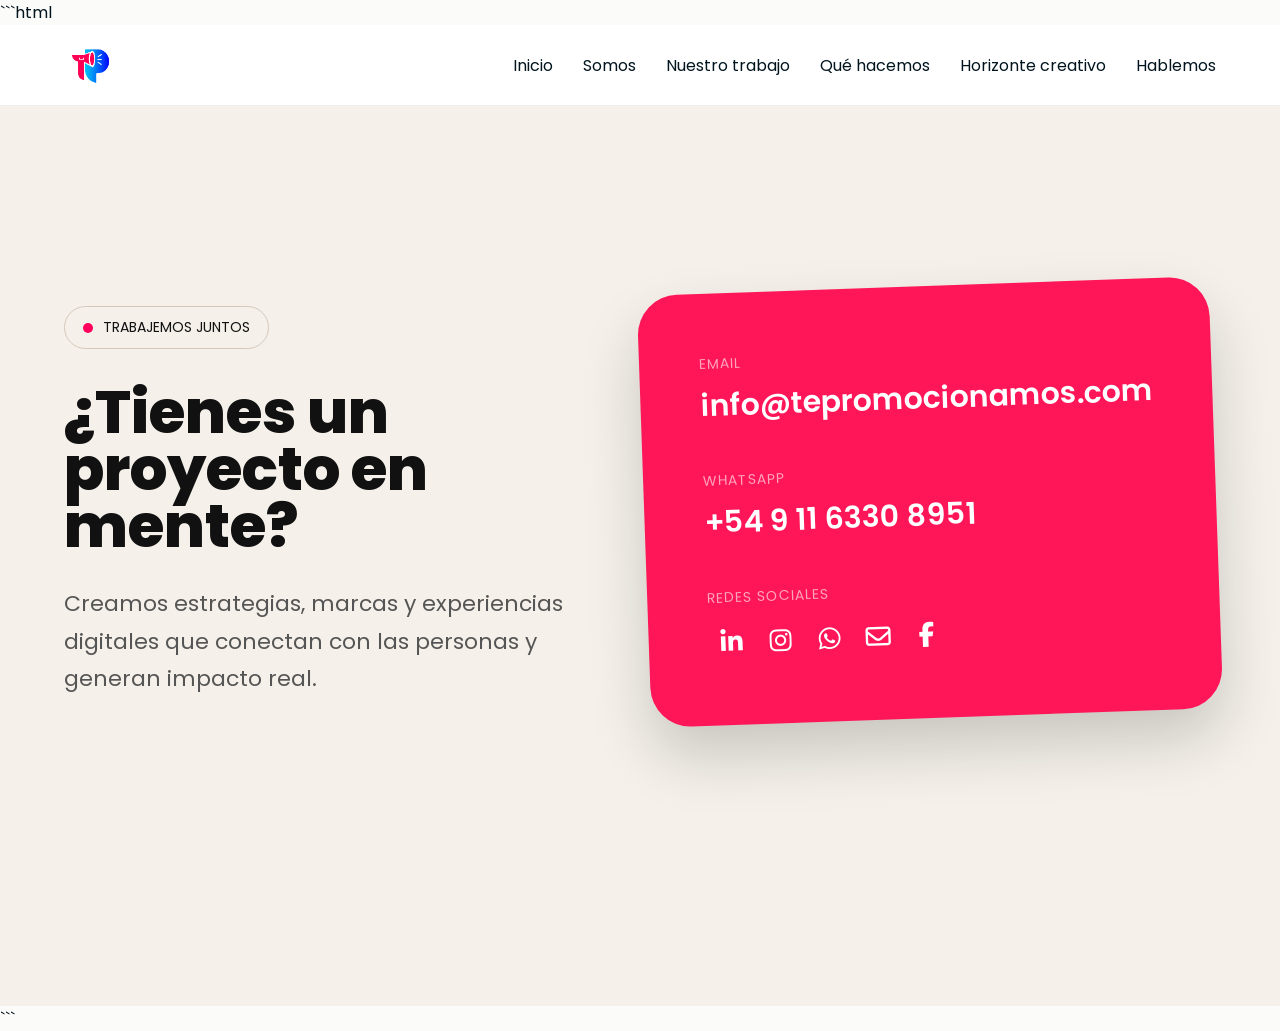
==== commit 3a0d521b: "modificaciones contatco" ====
--- a/contacto.html
+++ b/contacto.html
@@ -1,109 +1,297 @@
+```html
 <!DOCTYPE html>
 <html lang="es">
 <head>
   <meta charset="UTF-8">
   <meta name="viewport" content="width=device-width, initial-scale=1.0">
+
   <title>Te Promocionamos | Contacto</title>
+
   <link href="https://fonts.googleapis.com/css2?family=Poppins:wght@400;500;600;700;800&display=swap" rel="stylesheet">
+
   <link rel="stylesheet" href="https://cdnjs.cloudflare.com/ajax/libs/font-awesome/6.5.0/css/all.min.css">
+
   <link rel="icon" type="image/png" href="/assets/logo.png">
+
   <link rel="stylesheet" href="css/styles.css">
+
   <link href="https://unpkg.com/aos@2.3.4/dist/aos.css" rel="stylesheet">
 </head>
+
 <body class="somos-page">
 
+  <!-- ==========================
+       HEADER
+  ========================== -->
+
   <header class="header">
+
     <div class="container nav-container">
+
       <div class="logo">
+
         <a href="index.html">
+
           <img src="/assets/logo.png" alt="Te Promocionamos">
+
         </a>
+
       </div>
 
+
       <nav class="nav" id="nav">
+
         <ul>
-          <li><a href="index.html">Inicio</a></li>
-          <li><a href="somos.html">Somos</a></li>
-          <li><a href="/trabajo.html">Nuestro trabajo</a></li>
-          <li><a href="/hacemos.html">Qué hacemos</a></li>
-          <li><a href="/creativo.html">Horizonte creativo</a></li>
-          <li><a href="/contacto.html">Hablemos</a></li>
+
+          <li>
+            <a href="index.html">Inicio</a>
+          </li>
+
+          <li>
+            <a href="somos.html">Somos</a>
+          </li>
+
+          <li>
+            <a href="/trabajo.html">Nuestro trabajo</a>
+          </li>
+
+          <li>
+            <a href="/hacemos.html">Qué hacemos</a>
+          </li>
+
+          <li>
+            <a href="/creativo.html">Horizonte creativo</a>
+          </li>
+
+          <li>
+            <a href="/contacto.html">Hablemos</a>
+          </li>
+
         </ul>
+
       </nav>
 
+
       <div class="menu-toggle" id="menu-toggle">
+
         <span></span>
         <span></span>
         <span></span>
+
       </div>
+
     </div>
+
   </header>
 
- <main class="contact-page">
-
-  <!-- HERO -->
-  <section class="contact-hero">
-
-    <div class="container contact-hero-grid">
-
-      <!-- LEFT -->
-      <div class="contact-left">
-
-        <span class="contact-pill">
-          <span class="dot"></span>
-          TRABAJEMOS JUNTOS
-        </span>
-
-        <h1 data-aos="fade-up">
-          ¿Tienes un <br>
-          proyecto en mente?
-        </h1>
-
-        <p data-aos="fade-up" data-aos-delay="150">
-          Creamos estrategias, marcas y experiencias digitales que conectan
-          con las personas y generan impacto real.
-        </p>
+
+  <!-- ==========================
+       CONTACTO
+  ========================== -->
+
+  <main class="contact-page">
+
+
+    <!-- HERO -->
+
+    <section class="contact-hero">
+
+      <div class="container contact-hero-grid">
+
+
+        <!-- LEFT -->
+
+        <div class="contact-left">
+
+          <span class="contact-pill">
+
+            <span class="dot"></span>
+
+            TRABAJEMOS JUNTOS
+
+          </span>
+
+
+          <h1 data-aos="fade-up">
+
+            ¿Tienes un <br>
+            proyecto en mente?
+
+          </h1>
+
+
+          <p
+            data-aos="fade-up"
+            data-aos-delay="150"
+          >
+
+            Creamos estrategias, marcas y experiencias digitales que conectan
+            con las personas y generan impacto real.
+
+          </p>
+
+        </div>
+
+
+        <!-- RIGHT -->
+
+        <div
+          class="contact-right"
+          data-aos="fade-left"
+        >
+
+          <div class="contact-card">
+
+
+            <!-- EMAIL -->
+
+            <div class="contact-item">
+
+              <span>Email</span>
+
+              <a href="mailto:info@tepromocionamos.com">
+
+                info@tepromocionamos.com
+
+              </a>
+
+            </div>
+
+
+            <!-- WHATSAPP -->
+
+            <div class="contact-item">
+
+              <span>WhatsApp</span>
+
+              <a
+                href="https://wa.me/5491163308951"
+                target="_blank"
+                rel="noopener noreferrer"
+              >
+
+                +54 9 11 6330 8951
+
+              </a>
+
+            </div>
+
+
+            <!-- ==========================
+                 REDES SOCIALES
+            ========================== -->
+
+            <div class="contact-item">
+
+              <span>Redes sociales</span>
+
+
+              <div class="footer-contact">
+
+                <!-- LINKEDIN -->
+
+                <a
+                  href="https://www.linkedin.com/company/t-promocionamos/"
+                  target="_blank"
+                  rel="noopener noreferrer"
+                  aria-label="LinkedIn"
+                >
+
+                  <i class="fa-brands fa-linkedin-in"></i>
+
+                </a>
+
+
+                <!-- INSTAGRAM -->
+
+                <a
+                  href="https://www.instagram.com/tpromocionamos/"
+                  target="_blank"
+                  rel="noopener noreferrer"
+                  aria-label="Instagram"
+                >
+
+                  <i class="fa-brands fa-instagram"></i>
+
+                </a>
+
+
+                <!-- WHATSAPP -->
+
+                <a
+                  href="https://wa.me/5491163308951"
+                  target="_blank"
+                  rel="noopener noreferrer"
+                  aria-label="WhatsApp"
+                >
+
+                  <i class="fa-brands fa-whatsapp"></i>
+
+                </a>
+
+
+                <!-- EMAIL -->
+
+                <a
+                  href="mailto:info@tepromocionamos.com"
+                  aria-label="Email"
+                >
+
+                  <i class="fa-regular fa-envelope"></i>
+
+                </a>
+
+
+                <!-- FACEBOOK -->
+
+                <a
+                  href="https://www.facebook.com/TePromocionamos"
+                  target="_blank"
+                  rel="noopener noreferrer"
+                  aria-label="Facebook"
+                >
+
+                  <i class="fa-brands fa-facebook-f"></i>
+
+                </a>
+
+              </div>
+
+            </div>
+
+          </div>
+
+        </div>
 
       </div>
 
-      <!-- RIGHT -->
-      <div class="contact-right" data-aos="fade-left">
-
-        <div class="contact-card">
-
-          <div class="contact-item">
-            <span>Email</span>
-            <a href="mailto:info@tepromocionamos.com">
-              info@tepromocionamos.com
-            </a>
-          </div>
-
-          <div class="contact-item">
-            <span>WhatsApp</span>
-            <a href="#">
-              +54 9 11 6330 8951
-            </a>
-          </div>
-
-        </div>
-
-      </div>
-
-    </div>
-
-  </section>
-
-</main>
+    </section>
+
+  </main>
+
+
+  <!-- ==========================
+       SCRIPTS
+  ========================== -->
 
   <script src="js/menu.js"></script>
+
   <script src="https://unpkg.com/aos@2.3.4/dist/aos.js"></script>
+
   <script>
+
     AOS.init({
+
       duration: 900,
+
       once: true,
+
       easing: 'ease-out-cubic'
+
     });
+
   </script>
 
 </body>
 </html>
+```
--- a/css/styles.css
+++ b/css/styles.css
@@ -1499,6 +1499,7 @@
 
 .filter-btn{
   padding:12px 22px;
+  font-family:'Poppins',sans-serif;
   border:none;
   border-radius:999px;
   background:#f1f1f1;
@@ -1984,4 +1985,203 @@
     font-size:22px;
   }
 
-}+}```css
+/* ==========================
+   FOOTER - REDES Y CONTACTO
+========================== */
+
+.footer-contact {
+    display: flex !important;
+    flex-direction: row !important;
+    align-items: center !important;
+    justify-content: flex-start;
+    flex-wrap: nowrap !important;
+    gap: 80px;
+    margin-top: 35px;
+    width: 100%;
+}
+
+.footer-contact a {
+    display: inline-flex !important;
+    align-items: center;
+    justify-content: center;
+
+    width: 45px !important;
+    height: 45px;
+
+    margin: 0 !important;
+    padding: 0 !important;
+
+    color: inherit;
+    text-decoration: none;
+
+    transition: transform 0.3s ease;
+}
+
+.footer-contact a i {
+    display: inline-flex !important;
+    align-items: center;
+    justify-content: center;
+
+    width: auto;
+    height: auto;
+
+    font-size: 25px;
+
+    flex-shrink: 0;
+
+    transition: transform 0.3s ease;
+}
+
+.footer-contact a:hover {
+    transform: translateY(-3px);
+}
+
+.footer-contact a:hover i {
+    transform: scale(1.15);
+}
+
+
+/* ==========================
+   MOBILE
+========================== */
+
+@media screen and (max-width: 768px) {
+
+    .footer {
+        padding: 55px 18px 25px;
+    }
+
+
+    /* ==========================
+       BLOQUE PRINCIPAL
+    ========================== */
+
+    .footer-box {
+        width: 100%;
+        margin: 0 auto 45px;
+        padding: 30px 20px 35px;
+        box-sizing: border-box;
+    }
+
+
+    /* ==========================
+       TAG
+    ========================== */
+
+    .footer-tag {
+        font-size: 11px;
+        letter-spacing: 1.3px;
+    }
+
+
+    /* ==========================
+       TÍTULO
+    ========================== */
+
+    .footer-box h2 {
+        margin: 20px 0 0;
+
+        font-size: clamp(38px, 10vw, 52px);
+        line-height: 1;
+        letter-spacing: -1px;
+    }
+
+
+    /* ==========================
+       ICONOS
+    ========================== */
+
+    .footer-contact {
+        display: flex !important;
+
+        flex-direction: row !important;
+        flex-wrap: nowrap !important;
+
+        align-items: center !important;
+        justify-content: flex-start !important;
+
+        gap: 30px !important;
+
+        width: 100% !important;
+
+        margin-top: 30px;
+        margin-bottom: 0;
+    }
+
+    .footer-contact a {
+        display: inline-flex !important;
+
+        flex: 0 0 35px !important;
+
+        width: 35px !important;
+        min-width: 35px !important;
+        max-width: 35px !important;
+
+        height: 35px !important;
+
+        margin: 0 !important;
+        padding: 0 !important;
+    }
+
+    .footer-contact a i {
+        font-size: 22px !important;
+    }
+
+
+    /* ==========================
+       MENU INFERIOR
+    ========================== */
+
+    .footer-bottom {
+        width: 100%;
+        margin-top: 0;
+        padding-top: 25px;
+    }
+
+    .footer-bottom ul {
+        display: flex;
+
+        flex-direction: row;
+        flex-wrap: wrap;
+
+        align-items: center;
+        justify-content: center;
+
+        column-gap: 10px;
+        row-gap: 10px;
+
+        margin: 0;
+        padding: 0;
+
+        list-style: none;
+    }
+
+    .footer-bottom ul li {
+        margin: 0;
+        padding: 0;
+    }
+
+    .footer-bottom ul li a {
+        font-size: 14px;
+    }
+
+
+    /* ==========================
+       BACK TO TOP
+    ========================== */
+
+    .back-to-top {
+        position: relative;
+
+        right: auto;
+        bottom: auto;
+
+        margin: 25px 0 0 auto;
+
+        width: 38px;
+        height: 38px;
+    }
+
+}
+
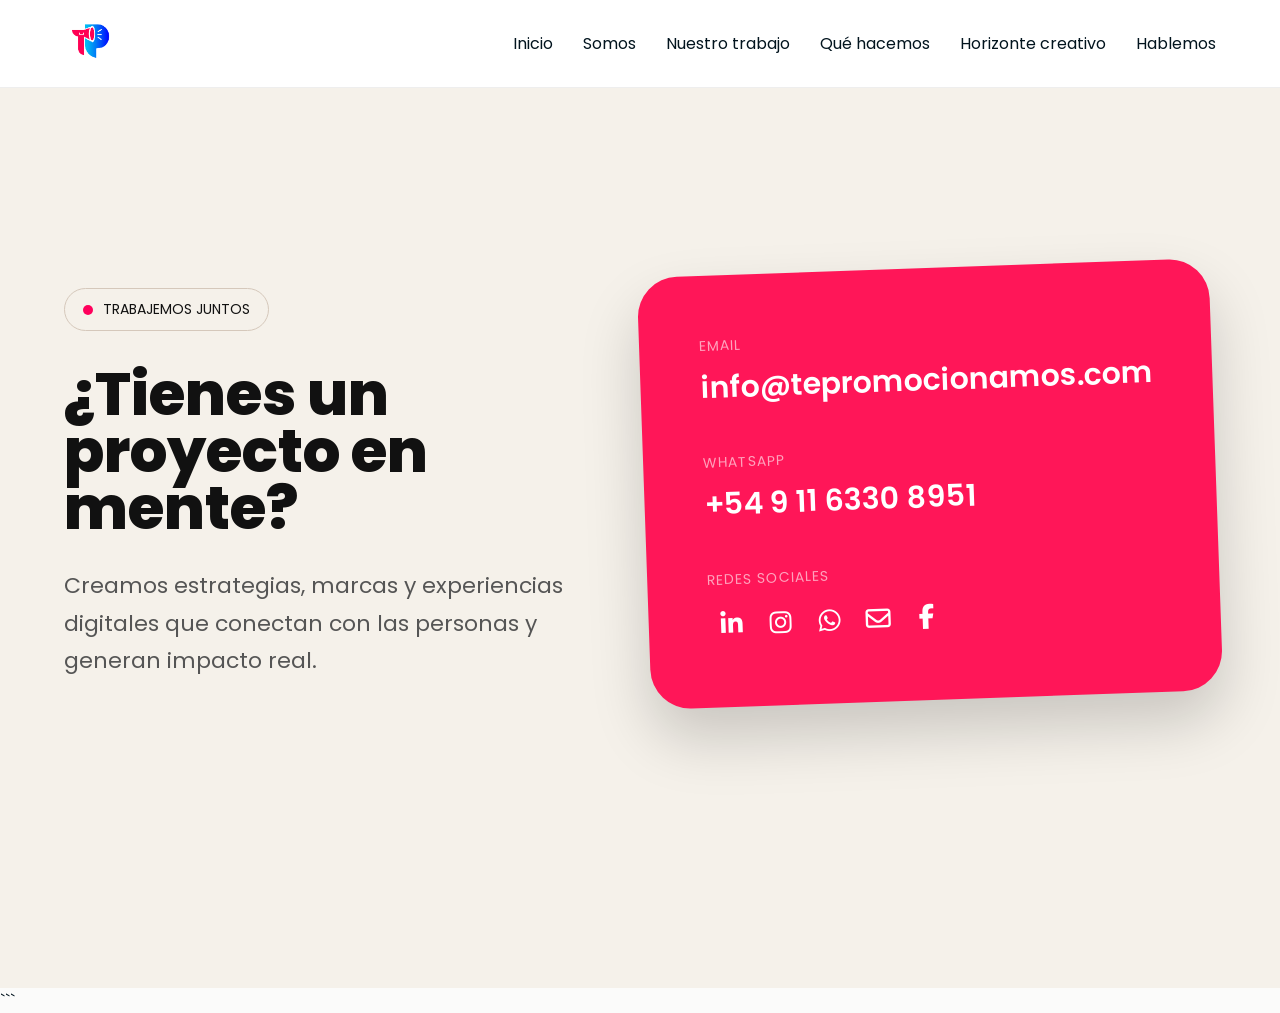
==== commit b9ef0aa4: "correcciones" ====
--- a/contacto.html
+++ b/contacto.html
@@ -1,4 +1,4 @@
-```html
+
 <!DOCTYPE html>
 <html lang="es">
 <head>
